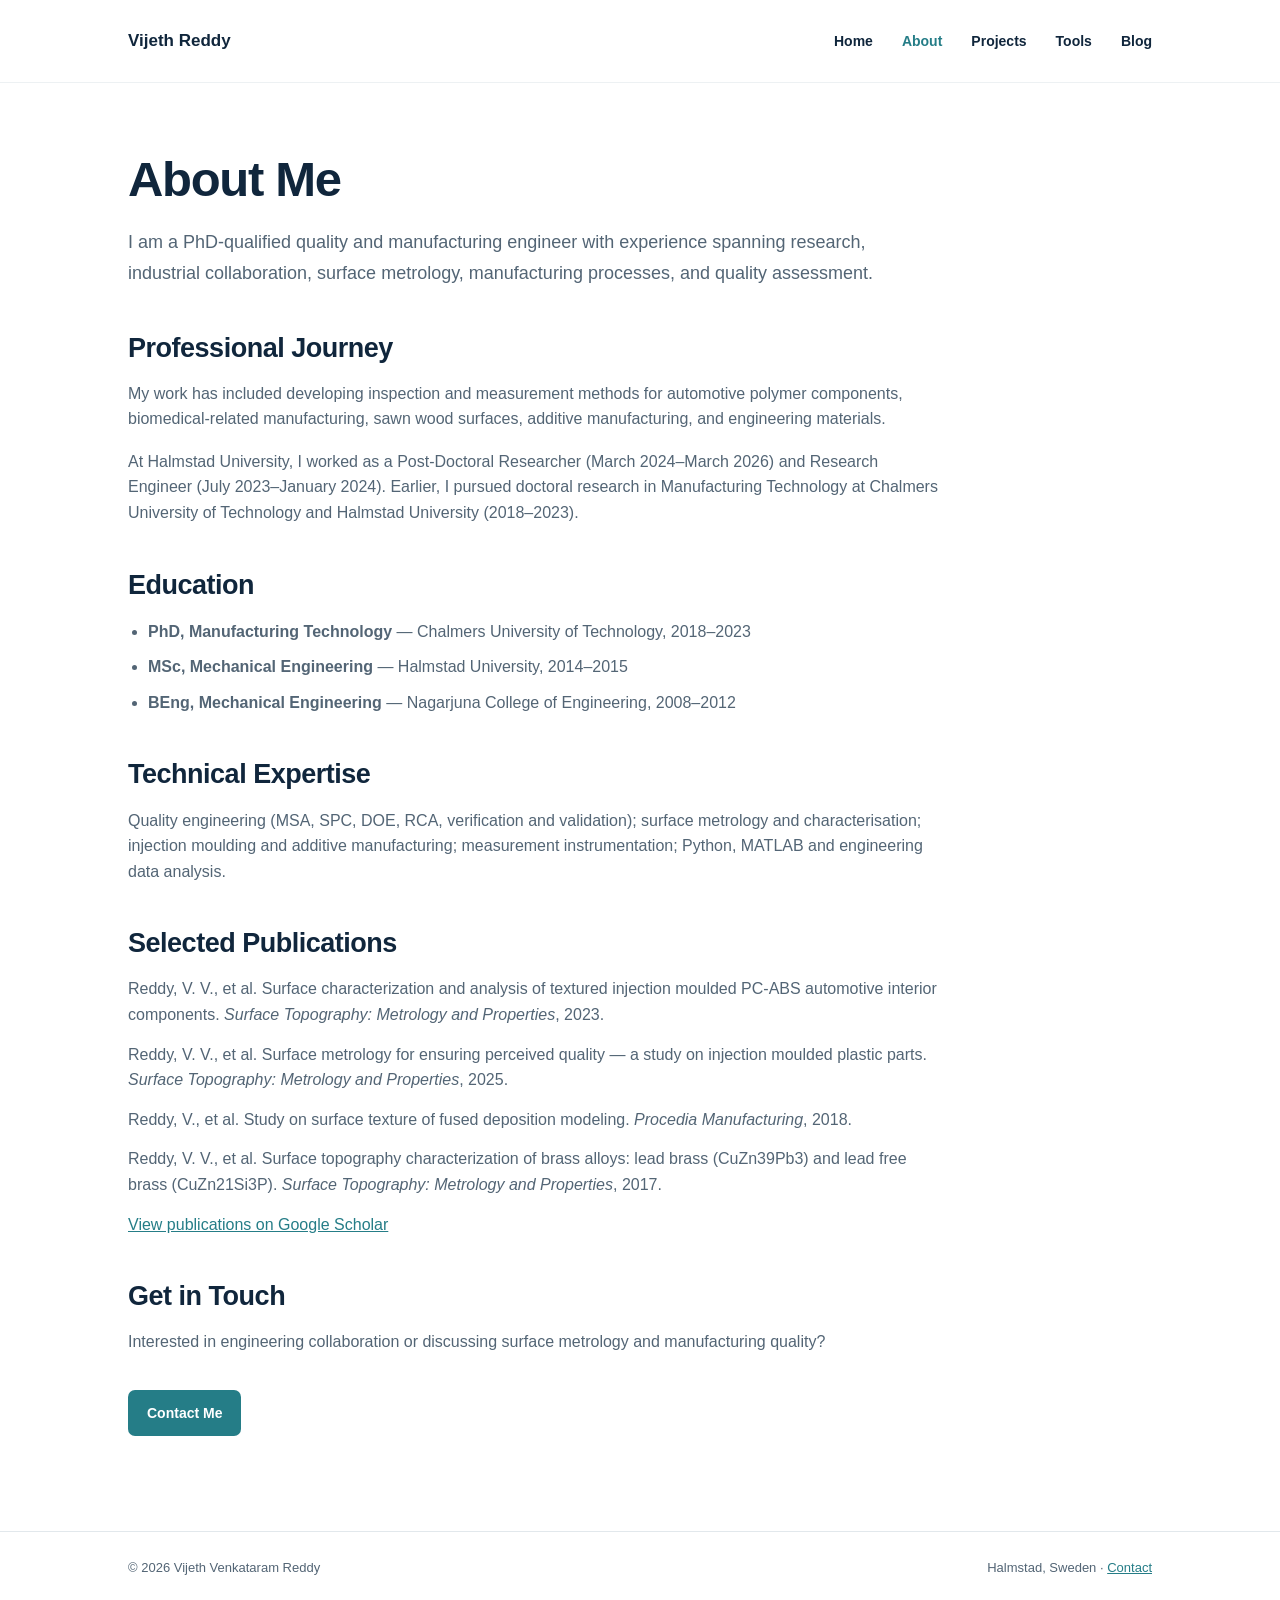
==== about.html @ 53de21cc "Add responsive professional portfolio: about.html" ====
<!doctype html><html lang="en"><head><meta charset="utf-8"><meta name="viewport" content="width=device-width,initial-scale=1"><meta name="description" content="Vijeth Venkataram Reddy — quality engineering, surface metrology, manufacturing research, and engineering tools."><title>About | Vijeth Reddy</title><link rel="stylesheet" href="style.css"></head><body data-page="about"><div id="header"></div><main class="container main" id="main"></main><div id="footer"></div><script src="app.js" defer></script></body></html>
---- style.css ----
:root{--navy:#10263c;--teal:#257d87;--slate:#536575;--light:#f3f6f8;--line:#e2e8ec}*{box-sizing:border-box}html{scroll-behavior:smooth}body{margin:0;background:#fff;color:var(--navy);font-family:Inter,-apple-system,BlinkMacSystemFont,"Segoe UI",Arial,sans-serif;line-height:1.6}a{color:var(--teal)}.container{max-width:1120px;padding:0 48px;margin:0 auto}.nav{border-bottom:1px solid #edf1f3;background:white}.nav-inner{min-height:82px;display:flex;align-items:center;justify-content:space-between;gap:20px}.brand{font-size:17px;font-weight:700;color:var(--navy);text-decoration:none}.nav-links{display:flex;gap:29px;align-items:center}.nav-links a{text-decoration:none;color:var(--navy);font-size:14px;font-weight:550}.nav-links a:hover,.nav-links a[aria-current=page]{color:var(--teal)}.menu-button{display:none;background:white;border:1px solid var(--line);border-radius:7px;color:var(--navy);padding:8px 12px;font-size:14px}.main{padding-top:68px;padding-bottom:95px}.narrow{max-width:810px}.eyebrow{text-transform:uppercase;letter-spacing:.13em;color:var(--teal);font-size:12px;font-weight:750}h1{font-size:clamp(32px,4vw,49px);line-height:1.17;letter-spacing:-.027em;margin:0 0 19px;font-weight:650}h2{font-size:27px;line-height:1.3;letter-spacing:-.018em;margin:42px 0 15px}h3{font-size:20px;line-height:1.35;margin:0 0 9px}p{color:var(--slate);margin:0 0 17px}p.lead{font-size:18px;max-width:780px;line-height:1.7}.subtitle{color:var(--teal);font-size:19px;font-weight:620;margin-bottom:17px}.button{display:inline-flex;text-decoration:none;color:white;background:var(--teal);padding:12px 19px;border-radius:7px;font-size:14px;font-weight:650;margin-top:18px}.button:hover{background:#1a626b}.cards{display:grid;grid-template-columns:repeat(2,minmax(0,1fr));gap:20px;margin-top:28px}.card{background:var(--light);border:1px solid #edf1f3;border-radius:12px;padding:27px}.card p{margin-bottom:0}.card .tag{font-size:12px;font-weight:750;color:var(--teal);text-transform:uppercase;letter-spacing:.06em;margin-bottom:10px}.section{margin-top:46px}.list{padding-left:20px;color:var(--slate)}.list li{margin-bottom:10px}.pub{margin-bottom:14px}.footer{border-top:1px solid var(--line);padding:26px 0;color:var(--slate);font-size:13px}.footer .container{display:flex;gap:12px;justify-content:space-between;flex-wrap:wrap}.placeholder{font-size:14px;border-left:3px solid var(--teal);padding-left:16px}@media(max-width:700px){.container{padding:0 22px}.nav-inner{min-height:72px;flex-wrap:wrap}.menu-button{display:block}.nav-links{display:none;width:100%;flex-direction:column;align-items:stretch;gap:0;padding-bottom:15px}.nav-links.open{display:flex}.nav-links a{padding:12px 0;border-top:1px solid var(--line)}.main{padding-top:48px;padding-bottom:70px}h1{font-size:35px}h2{font-size:24px}p.lead{font-size:16px}.subtitle{font-size:17px}.cards{grid-template-columns:1fr}.card{padding:21px}.footer .container{display:block}}
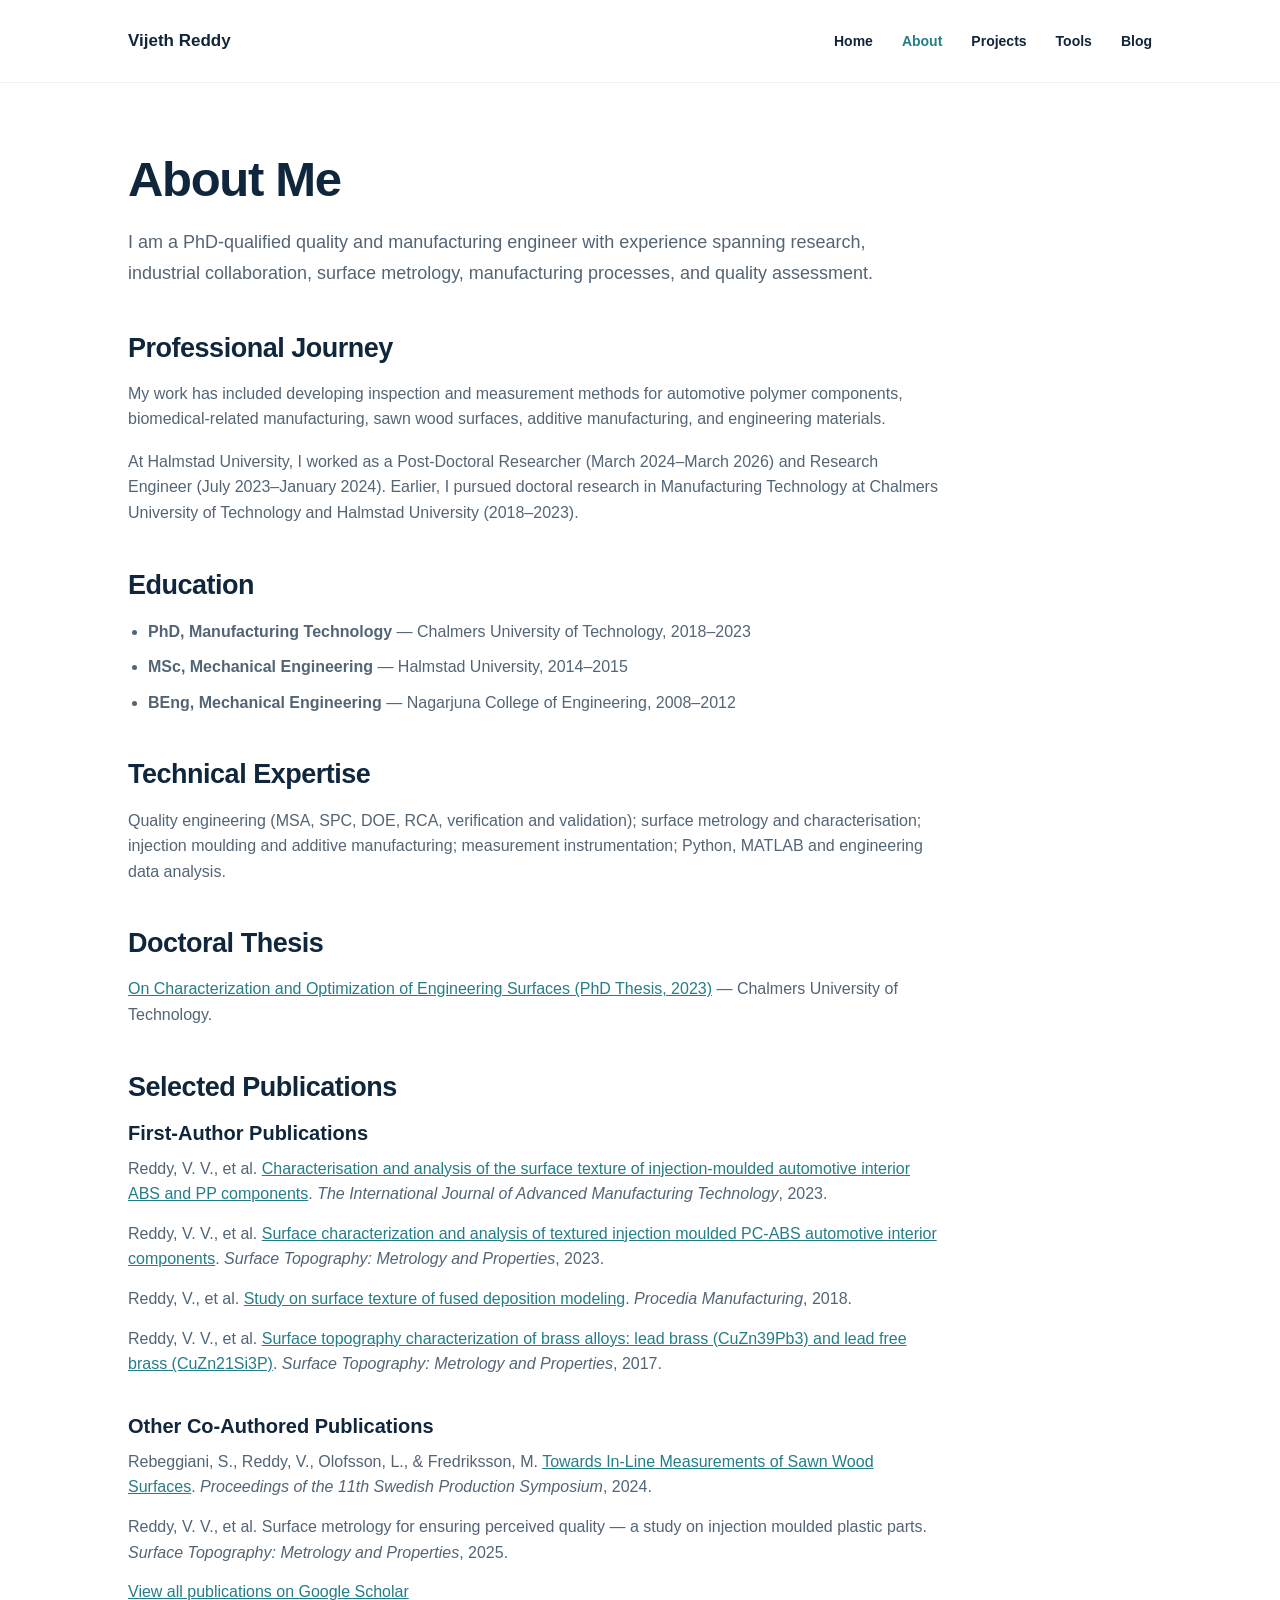
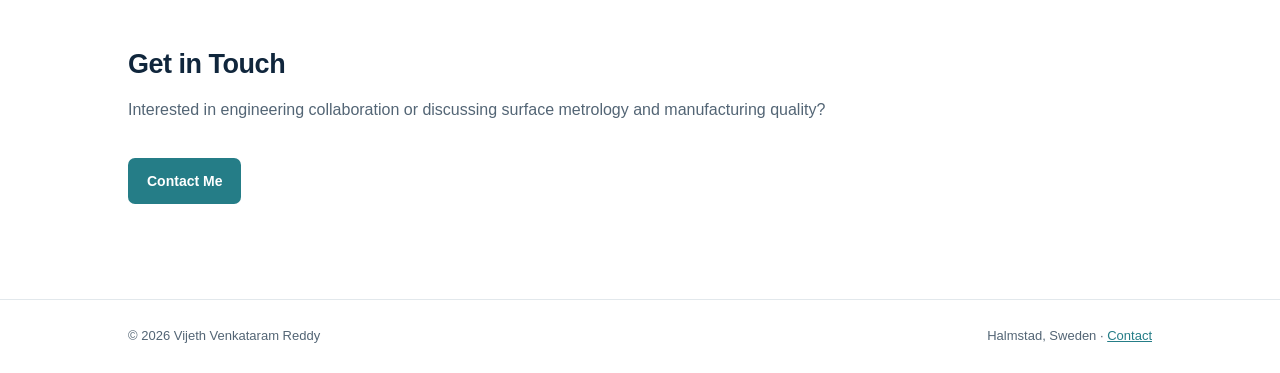
==== commit 3fec4985: "Refresh website JavaScript cache for publication and project updates" ====
--- a/about.html
+++ b/about.html
@@ -1 +1 @@
-<!doctype html><html lang="en"><head><meta charset="utf-8"><meta name="viewport" content="width=device-width,initial-scale=1"><meta name="description" content="Vijeth Venkataram Reddy — quality engineering, surface metrology, manufacturing research, and engineering tools."><title>About | Vijeth Reddy</title><link rel="stylesheet" href="style.css"></head><body data-page="about"><div id="header"></div><main class="container main" id="main"></main><div id="footer"></div><script src="app.js" defer></script></body></html>+<!doctype html><html lang="en"><head><meta charset="utf-8"><meta name="viewport" content="width=device-width,initial-scale=1"><meta name="description" content="Vijeth Venkataram Reddy — quality engineering, surface metrology, manufacturing research, and engineering tools."><title>About | Vijeth Reddy</title><link rel="stylesheet" href="style.css"></head><body data-page="about"><div id="header"></div><main class="container main" id="main"></main><div id="footer"></div><script src="app.js?v=20261119-pubs2" defer></script></body></html>
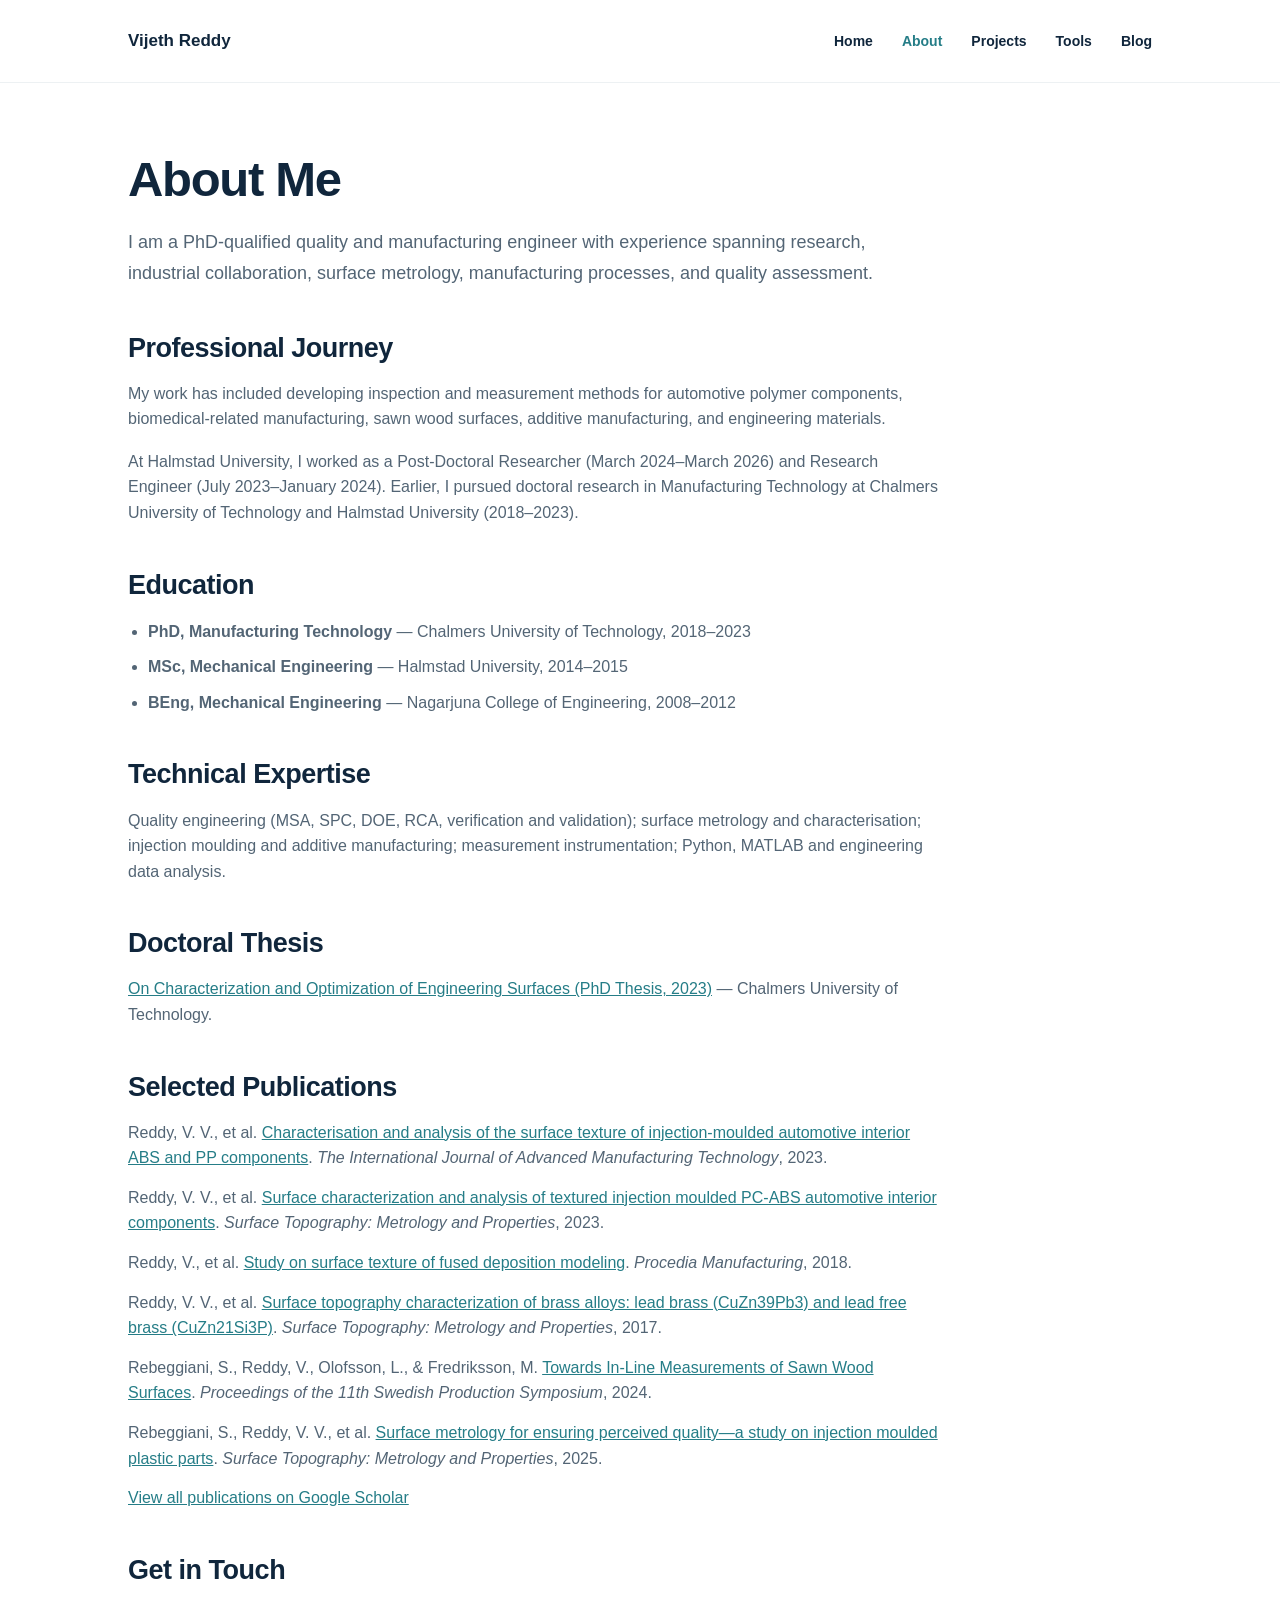
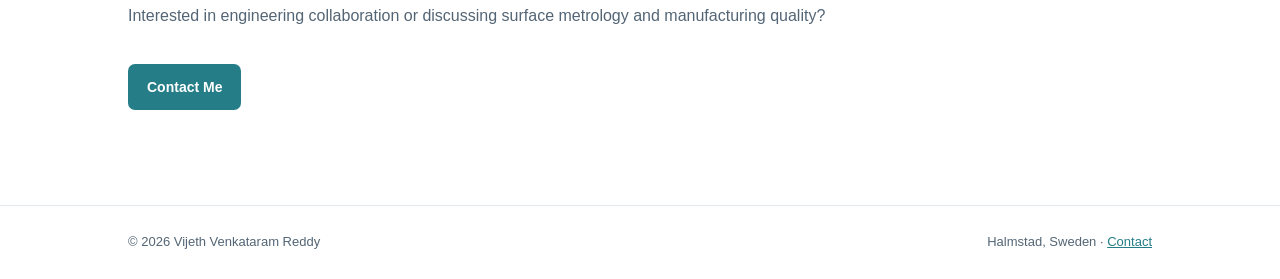
==== commit 0fd1254d: "Enable current editable website text on about.html" ====
--- a/about.html
+++ b/about.html
@@ -1 +1 @@
-<!doctype html><html lang="en"><head><meta charset="utf-8"><meta name="viewport" content="width=device-width,initial-scale=1"><meta name="description" content="Vijeth Venkataram Reddy — quality engineering, surface metrology, manufacturing research, and engineering tools."><title>About | Vijeth Reddy</title><link rel="stylesheet" href="style.css"></head><body data-page="about"><div id="header"></div><main class="container main" id="main"></main><div id="footer"></div><script src="app.js?v=20261119-pubs2" defer></script></body></html>+<!doctype html><html lang="en"><head><meta charset="utf-8"><meta name="viewport" content="width=device-width,initial-scale=1"><meta name="description" content="Vijeth Venkataram Reddy — quality engineering, surface metrology, manufacturing research, and engineering tools."><title>About | Vijeth Reddy</title><link rel="stylesheet" href="style.css"></head><body data-page="about"><div id="header"></div><main class="container main" id="main"></main><div id="footer"></div><script src="app.js?v=editor-1" defer></script></body></html>
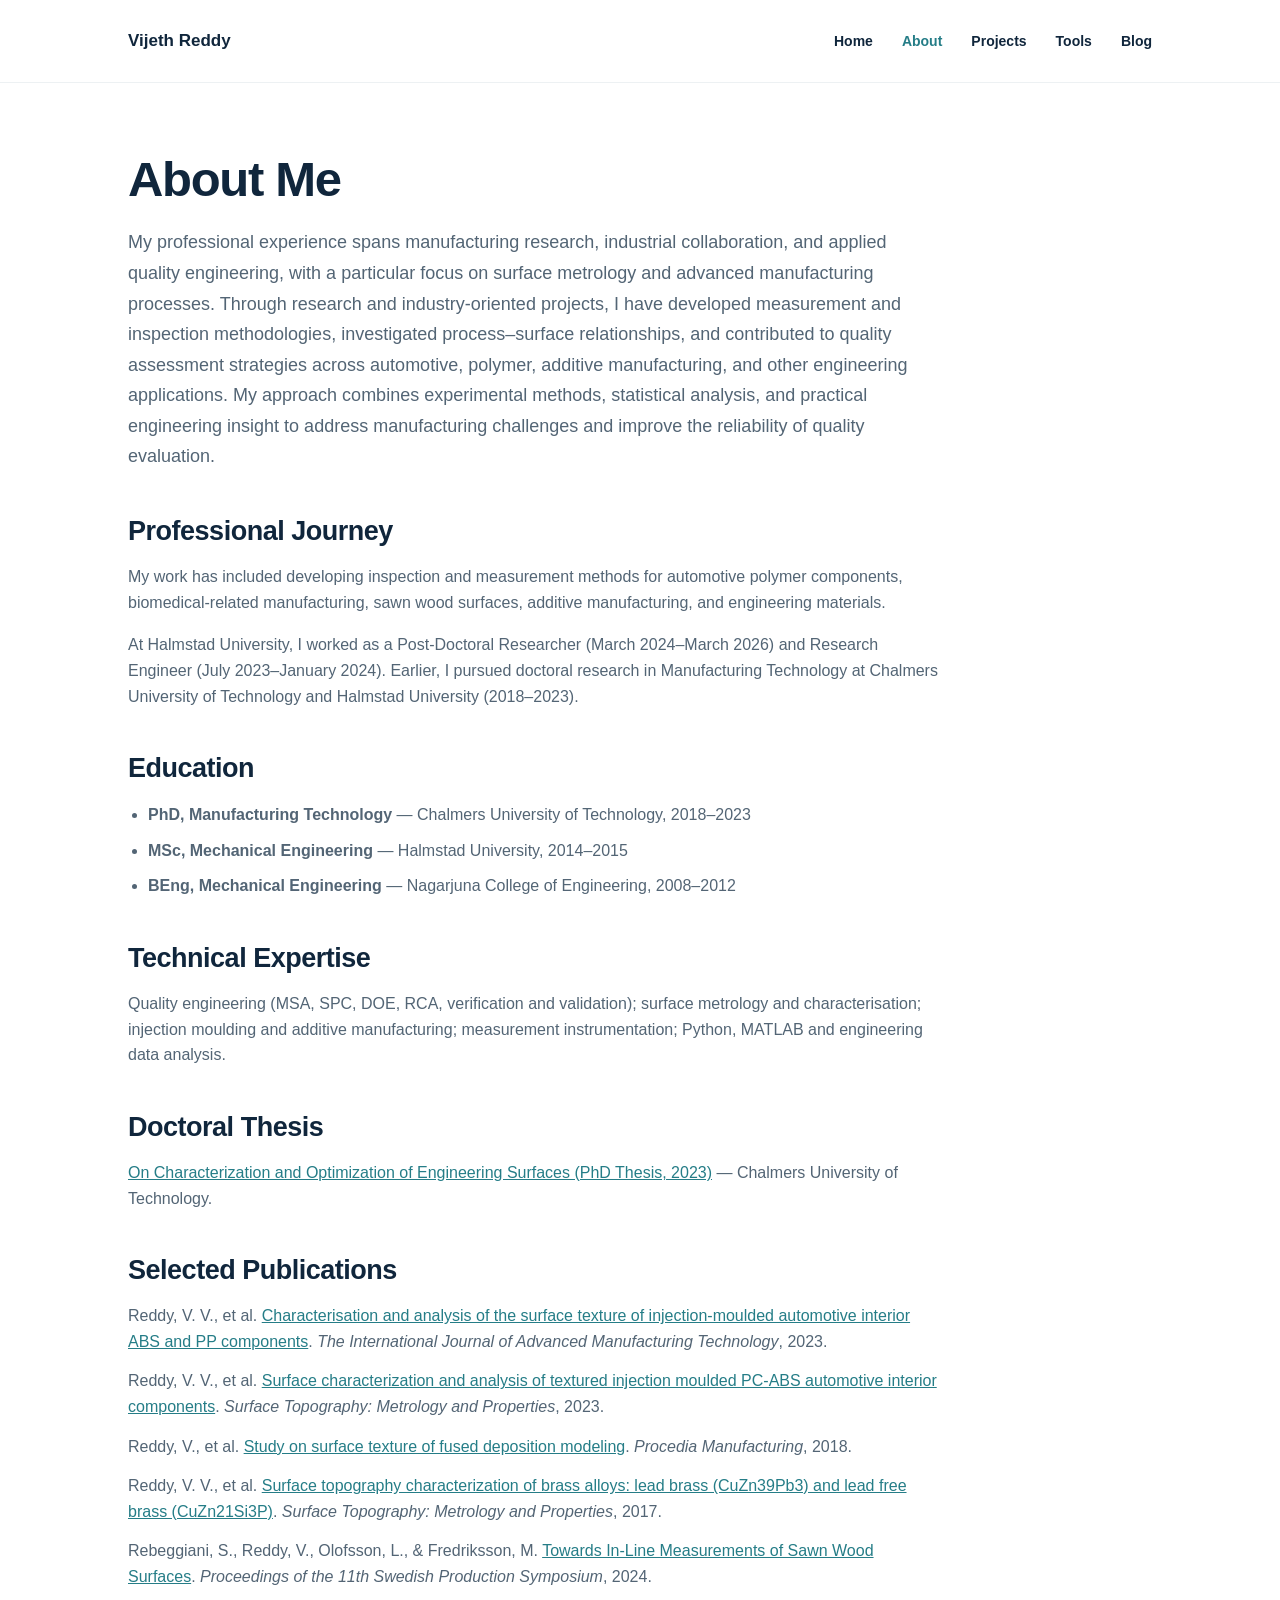
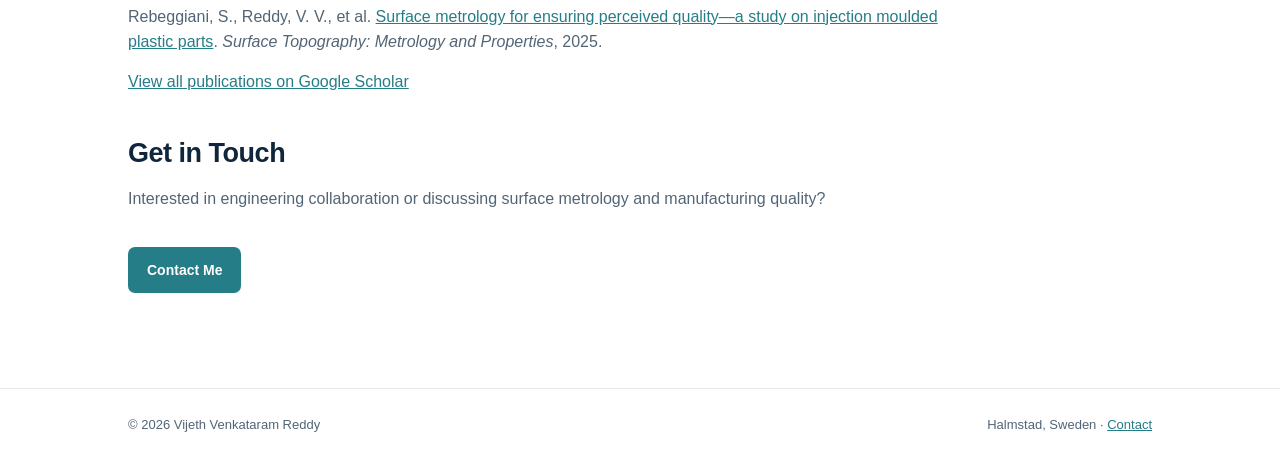
==== commit 5ae77e11: "Refresh updated introduction on about.html" ====
--- a/about.html
+++ b/about.html
@@ -1 +1 @@
-<!doctype html><html lang="en"><head><meta charset="utf-8"><meta name="viewport" content="width=device-width,initial-scale=1"><meta name="description" content="Vijeth Venkataram Reddy — quality engineering, surface metrology, manufacturing research, and engineering tools."><title>About | Vijeth Reddy</title><link rel="stylesheet" href="style.css"></head><body data-page="about"><div id="header"></div><main class="container main" id="main"></main><div id="footer"></div><script src="app.js?v=editor-1" defer></script></body></html>+<!doctype html><html lang="en"><head><meta charset="utf-8"><meta name="viewport" content="width=device-width,initial-scale=1"><meta name="description" content="Vijeth Venkataram Reddy — quality engineering, surface metrology, manufacturing research, and engineering tools."><title>About | Vijeth Reddy</title><link rel="stylesheet" href="style.css"></head><body data-page="about"><div id="header"></div><main class="container main" id="main"></main><div id="footer"></div><script src="app.js?v=intros-20261119" defer></script></body></html>
